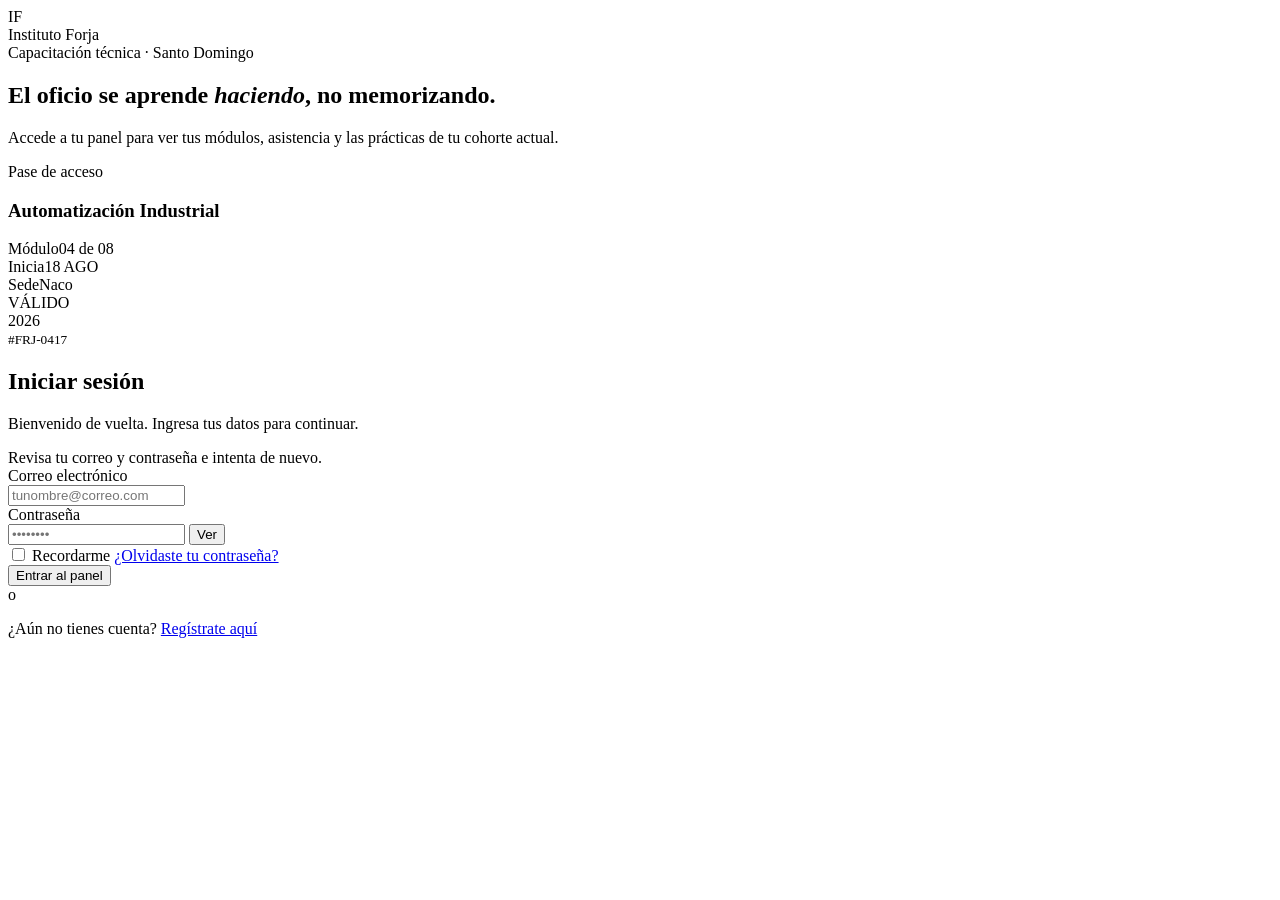
==== login.html @ 4cc5e970 "Create login.html Login con vibe" ====
<!DOCTYPE html>
<html lang="es">
<head>
<meta charset="UTF-8">
<meta name="viewport" content="width=device-width, initial-scale=1.0">
<title>Instituto Forja · Iniciar sesión</title>
<link rel="preconnect" href="https://fonts.googleapis.com">
<link rel="preconnect" href="https://fonts.gstatic.com" crossorigin>
<link href="Estilo.css"
<link href="https://fonts.googleapis.com/css2?family=Fraunces:ital,opsz,wght@0,9..144,400;0,9..144,600;0,9..144,700;1,9..144,500&family=Work+Sans:wght@400;500;600&family=IBM+Plex+Mono:wght@400;500&display=swap" rel="stylesheet">
</head>
<body>
  <div class="app">
    <!-- LEFT PANEL -->
    <section class="panel">
      <div class="brand">
        <div class="brand-mark">IF</div>
        <div class="brand-name">Instituto <span>Forja</span></div>
      </div>

      <div class="hero">
        <div class="eyebrow">Capacitación técnica · Santo Domingo</div>
        <h1>El oficio se aprende <em>haciendo</em>, no memorizando.</h1>
        <p>Accede a tu panel para ver tus módulos, asistencia y las prácticas de tu cohorte actual.</p>
      </div>

      <div class="pass">
        <div class="ticket">
          <div class="ticket-main">
            <div class="ticket-label">Pase de acceso</div>
            <h3 class="ticket-title">Automatización Industrial</h3>
            <div class="ticket-meta">
              <div><span>Módulo</span>04 de 08</div>
              <div><span>Inicia</span>18 AGO</div>
              <div><span>Sede</span>Naco</div>
            </div>
          </div>
          <div class="ticket-stub">
            <div class="stamp">VÁLIDO<br>2026</div>
            <small>#FRJ-0417</small>
          </div>
        </div>
      </div>
    </section>

    <!-- RIGHT: LOGIN FORM -->
    <section class="stage">
      <div class="form-wrap">
        <h2>Iniciar sesión</h2>
        <p>Bienvenido de vuelta. Ingresa tus datos para continuar.</p>

        <div class="error-msg" id="errorMsg">Revisa tu correo y contraseña e intenta de nuevo.</div>

        <form id="loginForm" novalidate>
          <div class="field">
            <label for="email">Correo electrónico</label>
            <div class="input-shell">
              <input type="email" id="email" name="email" placeholder="tunombre@correo.com" required autocomplete="email">
            </div>
          </div>

          <div class="field">
            <label for="password">Contraseña</label>
            <div class="input-shell">
              <input type="password" id="password" name="password" placeholder="••••••••" required autocomplete="current-password">
              <button type="button" class="toggle-visibility" id="toggleBtn" aria-label="Mostrar contraseña">Ver</button>
            </div>
          </div>

          <div class="row-between">
            <label class="remember">
              <input type="checkbox" id="remember" name="remember">
              Recordarme
            </label>
            <a href="#">¿Olvidaste tu contraseña?</a>
          </div>

          <button type="submit" class="btn-primary">Entrar al panel</button>
        </form>

        <div class="divider">o</div>

        <p class="signup-note">¿Aún no tienes cuenta? <a href="#">Regístrate aquí</a></p>
      </div>
    </section>
  </div>

  <script>
    const toggleBtn = document.getElementById('toggleBtn');
    const passwordInput = document.getElementById('password');
    toggleBtn.addEventListener('click', () => {
      const isPassword = passwordInput.type === 'password';
      passwordInput.type = isPassword ? 'text' : 'password';
      toggleBtn.textContent = isPassword ? 'Ocultar' : 'Ver';
      toggleBtn.setAttribute('aria-label', isPassword ? 'Ocultar contraseña' : 'Mostrar contraseña');
    });

    const form = document.getElementById('loginForm');
    const errorMsg = document.getElementById('errorMsg');
    form.addEventListener('submit', (e) => {
      e.preventDefault();
      const email = document.getElementById('email').value.trim();
      const password = passwordInput.value;

      if (!email || !password) {
        errorMsg.textContent = 'Completa tu correo y contraseña para continuar.';
        errorMsg.classList.add('show');
        return;
      }

      // Aquí se conectaría con tu backend de autenticación real.
      errorMsg.classList.remove('show');
      alert('Formulario listo — conecta este envío a tu API de autenticación.');
    });
  </script>
</body>
</html>
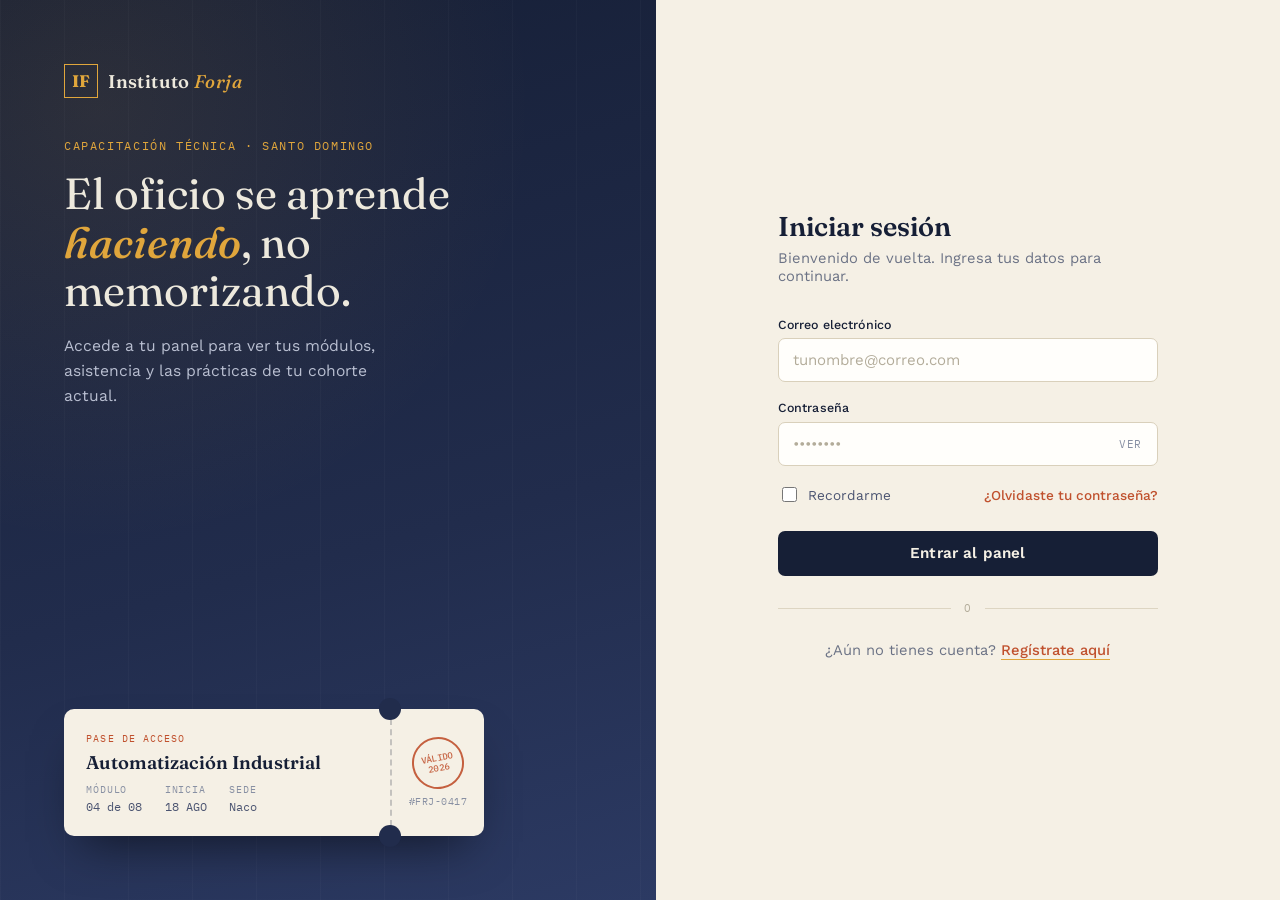
==== commit dc673b0d: "Update login.html Actualizacion de login - se cambio la parte de script y se hizo separado." ====
--- a/login.html
+++ b/login.html
@@ -6,7 +6,8 @@
 <title>Instituto Forja · Iniciar sesión</title>
 <link rel="preconnect" href="https://fonts.googleapis.com">
 <link rel="preconnect" href="https://fonts.gstatic.com" crossorigin>
-<link href="Estilo.css"
+<link rel="stylesheet" href="Estilo.css">
+<link rel="stylesheet" href="script.js">
 <link href="https://fonts.googleapis.com/css2?family=Fraunces:ital,opsz,wght@0,9..144,400;0,9..144,600;0,9..144,700;1,9..144,500&family=Work+Sans:wght@400;500;600&family=IBM+Plex+Mono:wght@400;500&display=swap" rel="stylesheet">
 </head>
 <body>
@@ -84,34 +85,5 @@
       </div>
     </section>
   </div>
-
-  <script>
-    const toggleBtn = document.getElementById('toggleBtn');
-    const passwordInput = document.getElementById('password');
-    toggleBtn.addEventListener('click', () => {
-      const isPassword = passwordInput.type === 'password';
-      passwordInput.type = isPassword ? 'text' : 'password';
-      toggleBtn.textContent = isPassword ? 'Ocultar' : 'Ver';
-      toggleBtn.setAttribute('aria-label', isPassword ? 'Ocultar contraseña' : 'Mostrar contraseña');
-    });
-
-    const form = document.getElementById('loginForm');
-    const errorMsg = document.getElementById('errorMsg');
-    form.addEventListener('submit', (e) => {
-      e.preventDefault();
-      const email = document.getElementById('email').value.trim();
-      const password = passwordInput.value;
-
-      if (!email || !password) {
-        errorMsg.textContent = 'Completa tu correo y contraseña para continuar.';
-        errorMsg.classList.add('show');
-        return;
-      }
-
-      // Aquí se conectaría con tu backend de autenticación real.
-      errorMsg.classList.remove('show');
-      alert('Formulario listo — conecta este envío a tu API de autenticación.');
-    });
-  </script>
 </body>
 </html>
--- a/Estilo.css
+++ b/Estilo.css
@@ -0,0 +1,380 @@
+  :root{
+    --ink:#161F36;
+    --ink-2:#212C4C;
+    --ink-3:#2C3A63;
+    --paper:#F5F0E5;
+    --paper-2:#ECE4D3;
+    --amber:#E0A63C;
+    --ember:#C0512E;
+    --slate:#8890A3;
+    --ink-text:#EDE9DD;
+  }
+  *{box-sizing:border-box;}
+  html,body{margin:0;padding:0;}
+  body{
+    font-family:'Work Sans', sans-serif;
+    background:var(--ink);
+    color:var(--ink-text);
+    min-height:100vh;
+    display:flex;
+  }
+
+  .app{
+    display:grid;
+    grid-template-columns:1.05fr 1fr;
+    width:100%;
+    min-height:100vh;
+  }
+
+  /* ---------- LEFT: ink panel with signature ticket ---------- */
+  .panel{
+    position:relative;
+    background:
+      radial-gradient(circle at 15% 12%, rgba(224,166,60,0.10), transparent 45%),
+      linear-gradient(165deg, var(--ink) 0%, var(--ink-2) 60%, var(--ink-3) 100%);
+    padding:clamp(2.2rem, 5vw, 4.5rem);
+    display:flex;
+    flex-direction:column;
+    justify-content:space-between;
+    overflow:hidden;
+  }
+  .panel::after{
+    content:"";
+    position:absolute;
+    inset:0;
+    background-image:
+      repeating-linear-gradient(90deg, rgba(255,255,255,0.025) 0 1px, transparent 1px 64px);
+    pointer-events:none;
+  }
+
+  .brand{
+    position:relative;
+    z-index:2;
+    display:flex;
+    align-items:center;
+    gap:.65rem;
+  }
+  .brand-mark{
+    width:34px;height:34px;
+    border:1.5px solid var(--amber);
+    display:flex;align-items:center;justify-content:center;
+    font-family:'Fraunces', serif;
+    font-weight:700;
+    font-size:1.05rem;
+    color:var(--amber);
+    transform:rotate(0deg);
+    flex-shrink:0;
+  }
+  .brand-name{
+    font-family:'Fraunces', serif;
+    font-weight:600;
+    font-size:1.15rem;
+    letter-spacing:.02em;
+  }
+  .brand-name span{color:var(--amber);font-style:italic;font-weight:500;}
+
+  .hero{
+    position:relative;
+    z-index:2;
+    margin-top:2.5rem;
+  }
+  .eyebrow{
+    font-family:'IBM Plex Mono', monospace;
+    font-size:.72rem;
+    letter-spacing:.14em;
+    text-transform:uppercase;
+    color:var(--amber);
+    margin-bottom:1rem;
+  }
+  .hero h1{
+    font-family:'Fraunces', serif;
+    font-weight:400;
+    font-size:clamp(2rem, 3.4vw, 2.9rem);
+    line-height:1.12;
+    margin:0 0 1.1rem 0;
+    color:var(--ink-text);
+  }
+  .hero h1 em{
+    font-style:italic;
+    font-weight:500;
+    color:var(--amber);
+  }
+  .hero p{
+    font-size:.98rem;
+    line-height:1.6;
+    color:#B9BFD1;
+    max-width:34ch;
+    margin:0;
+  }
+
+  /* ---------- Signature: the class pass ticket ---------- */
+  .pass{
+    position:relative;
+    z-index:2;
+    margin-top:auto;
+    padding-top:2.5rem;
+  }
+  .ticket{
+    position:relative;
+    background:var(--paper);
+    color:var(--ink);
+    border-radius:10px;
+    display:grid;
+    grid-template-columns:1fr auto;
+    max-width:420px;
+    box-shadow:0 24px 48px -18px rgba(0,0,0,0.55);
+  }
+  .ticket-main{
+    padding:1.35rem 1.4rem;
+    border-right:2px dashed rgba(22,31,54,0.22);
+    position:relative;
+  }
+  .ticket-main::before,
+  .ticket-main::after{
+    content:"";
+    position:absolute;
+    right:-11px;
+    width:22px;height:22px;
+    background:var(--ink-2);
+    border-radius:50%;
+  }
+  .ticket-main::before{ top:-11px; }
+  .ticket-main::after{ bottom:-11px; }
+
+  .ticket-label{
+    font-family:'IBM Plex Mono', monospace;
+    font-size:.65rem;
+    letter-spacing:.1em;
+    text-transform:uppercase;
+    color:var(--ember);
+    margin-bottom:.4rem;
+  }
+  .ticket-title{
+    font-family:'Fraunces', serif;
+    font-weight:600;
+    font-size:1.15rem;
+    margin:0 0 .55rem 0;
+  }
+  .ticket-meta{
+    display:flex;
+    gap:1.4rem;
+    font-family:'IBM Plex Mono', monospace;
+    font-size:.72rem;
+    color:#4B5471;
+  }
+  .ticket-meta div span{
+    display:block;
+    color:var(--slate);
+    font-size:.62rem;
+    text-transform:uppercase;
+    letter-spacing:.08em;
+    margin-bottom:.2rem;
+  }
+  .ticket-stub{
+    padding:1.35rem 1rem;
+    display:flex;
+    flex-direction:column;
+    align-items:center;
+    justify-content:center;
+    gap:.4rem;
+    min-width:92px;
+  }
+  .stamp{
+    width:52px;height:52px;
+    border:2px solid var(--ember);
+    border-radius:50%;
+    display:flex;
+    align-items:center;
+    justify-content:center;
+    transform:rotate(-11deg);
+    color:var(--ember);
+    font-family:'IBM Plex Mono', monospace;
+    font-size:.56rem;
+    font-weight:500;
+    letter-spacing:.03em;
+    text-align:center;
+    line-height:1.15;
+    opacity:.9;
+  }
+  .ticket-stub small{
+    font-family:'IBM Plex Mono', monospace;
+    font-size:.6rem;
+    color:var(--slate);
+    letter-spacing:.05em;
+  }
+
+  /* ---------- RIGHT: form side ---------- */
+  .stage{
+    background:var(--paper);
+    display:flex;
+    align-items:center;
+    justify-content:center;
+    padding:2.5rem;
+  }
+  .form-wrap{
+    width:100%;
+    max-width:380px;
+  }
+  .form-wrap h2{
+    font-family:'Fraunces', serif;
+    font-weight:600;
+    font-size:1.7rem;
+    color:var(--ink);
+    margin:0 0 .35rem 0;
+  }
+  .form-wrap > p{
+    color:#6B7285;
+    font-size:.92rem;
+    margin:0 0 2rem 0;
+  }
+  .form-wrap > p a{ color:var(--ember); text-decoration:none; font-weight:500; }
+  .form-wrap > p a:hover{ text-decoration:underline; }
+
+  .field{
+    margin-bottom:1.15rem;
+  }
+  .field label{
+    display:block;
+    font-size:.78rem;
+    font-weight:500;
+    color:var(--ink);
+    margin-bottom:.4rem;
+    letter-spacing:.01em;
+  }
+  .input-shell{
+    position:relative;
+    display:flex;
+    align-items:center;
+  }
+  .field input{
+    width:100%;
+    padding:.75rem .9rem;
+    border:1.5px solid #D9D0BB;
+    background:#FFFEFB;
+    border-radius:7px;
+    font-family:'Work Sans', sans-serif;
+    font-size:.94rem;
+    color:var(--ink);
+    outline:none;
+    transition:border-color .15s ease, box-shadow .15s ease;
+  }
+  .field input::placeholder{ color:#B3AC9A; }
+  .field input:focus{
+    border-color:var(--ember);
+    box-shadow:0 0 0 3px rgba(192,81,46,0.14);
+  }
+  .field input:focus-visible{
+    outline:2px solid var(--ember);
+    outline-offset:1px;
+  }
+
+  .toggle-visibility{
+    position:absolute;
+    right:.7rem;
+    background:none;
+    border:none;
+    cursor:pointer;
+    font-family:'IBM Plex Mono', monospace;
+    font-size:.66rem;
+    color:var(--slate);
+    letter-spacing:.05em;
+    text-transform:uppercase;
+    padding:.2rem .3rem;
+  }
+  .toggle-visibility:hover{ color:var(--ember); }
+  .toggle-visibility:focus-visible{ outline:2px solid var(--ember); outline-offset:2px; }
+
+  .row-between{
+    display:flex;
+    align-items:center;
+    justify-content:space-between;
+    margin:.2rem 0 1.6rem 0;
+    font-size:.85rem;
+  }
+  .remember{
+    display:flex;
+    align-items:center;
+    gap:.5rem;
+    color:#4B5471;
+  }
+  .remember input{ accent-color:var(--ember); width:15px;height:15px; }
+  .row-between a{
+    color:var(--ember);
+    text-decoration:none;
+    font-weight:500;
+  }
+  .row-between a:hover{ text-decoration:underline; }
+
+  .btn-primary{
+    width:100%;
+    padding:.85rem 1rem;
+    background:var(--ink);
+    color:var(--paper);
+    border:none;
+    border-radius:7px;
+    font-family:'Work Sans', sans-serif;
+    font-weight:600;
+    font-size:.95rem;
+    letter-spacing:.01em;
+    cursor:pointer;
+    transition:background .15s ease, transform .1s ease;
+  }
+  .btn-primary:hover{ background:#0D1327; }
+  .btn-primary:active{ transform:translateY(1px); }
+  .btn-primary:focus-visible{ outline:2px solid var(--ember); outline-offset:2px; }
+
+  .divider{
+    display:flex;
+    align-items:center;
+    gap:.8rem;
+    margin:1.6rem 0;
+    color:#B3AC9A;
+    font-family:'IBM Plex Mono', monospace;
+    font-size:.68rem;
+    letter-spacing:.08em;
+    text-transform:uppercase;
+  }
+  .divider::before,.divider::after{
+    content:"";
+    flex:1;
+    height:1px;
+    background:#DDD5C2;
+  }
+
+  .signup-note{
+    text-align:center;
+    font-size:.9rem;
+    color:#6B7285;
+  }
+  .signup-note a{
+    color:var(--ink);
+    font-weight:600;
+    text-decoration:none;
+    border-bottom:1.5px solid var(--amber);
+  }
+  .signup-note a:hover{ color:var(--ember); }
+
+  .error-msg{
+    display:none;
+    background:#FBEAE3;
+    border:1px solid #E7B7A3;
+    color:var(--ember);
+    font-size:.82rem;
+    padding:.65rem .8rem;
+    border-radius:7px;
+    margin-bottom:1.1rem;
+  }
+  .error-msg.show{ display:block; }
+
+  @media (prefers-reduced-motion: reduce){
+    *{ transition:none !important; }
+  }
+
+  @media (max-width: 880px){
+    .app{ grid-template-columns:1fr; }
+    .panel{ padding:2rem 1.5rem 2.5rem; }
+    .pass{ padding-top:1.8rem; }
+    .hero{ margin-top:1.6rem; }
+    .ticket{ max-width:100%; }
+    .stage{ padding:2.2rem 1.5rem 3rem; }
+  }
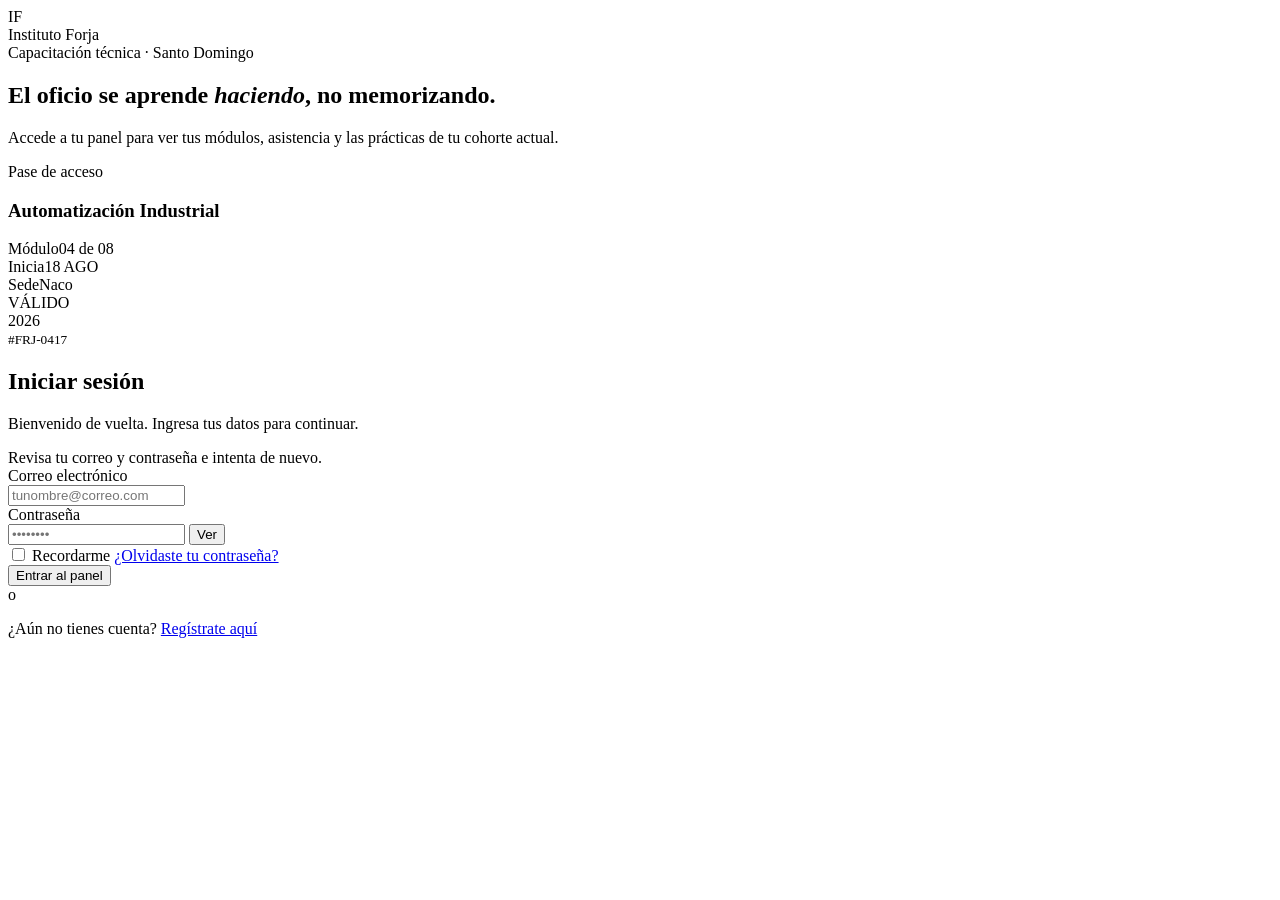
==== commit b5b281e1: "Update login.html Login a carpeta login" ====
--- a/login.html
+++ b/login.html
@@ -6,8 +6,8 @@
 <title>Instituto Forja · Iniciar sesión</title>
 <link rel="preconnect" href="https://fonts.googleapis.com">
 <link rel="preconnect" href="https://fonts.gstatic.com" crossorigin>
-<link rel="stylesheet" href="Estilo.css">
-<link rel="stylesheet" href="script.js">
+<link rel="stylesheet" href="login/Estilo.css">
+<link rel="stylesheet" href="login/script.js">
 <link href="https://fonts.googleapis.com/css2?family=Fraunces:ital,opsz,wght@0,9..144,400;0,9..144,600;0,9..144,700;1,9..144,500&family=Work+Sans:wght@400;500;600&family=IBM+Plex+Mono:wght@400;500&display=swap" rel="stylesheet">
 </head>
 <body>
